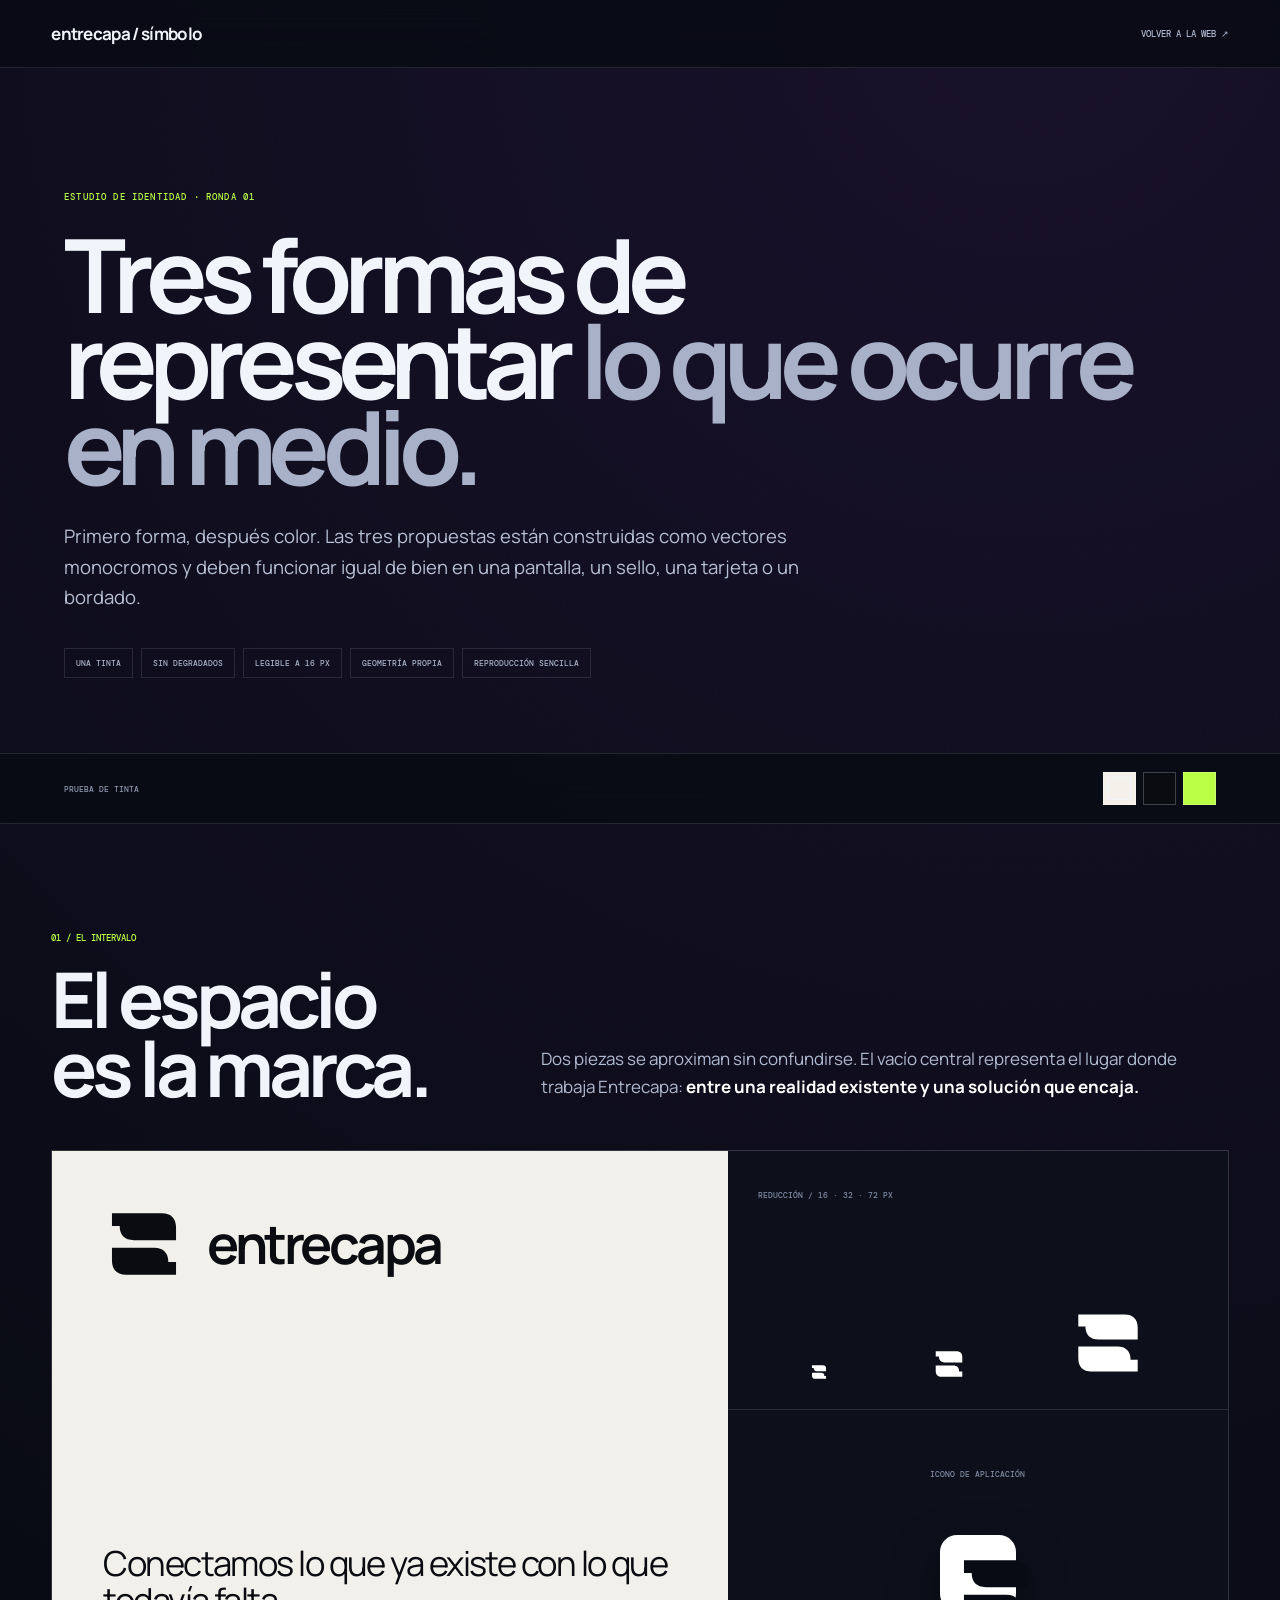
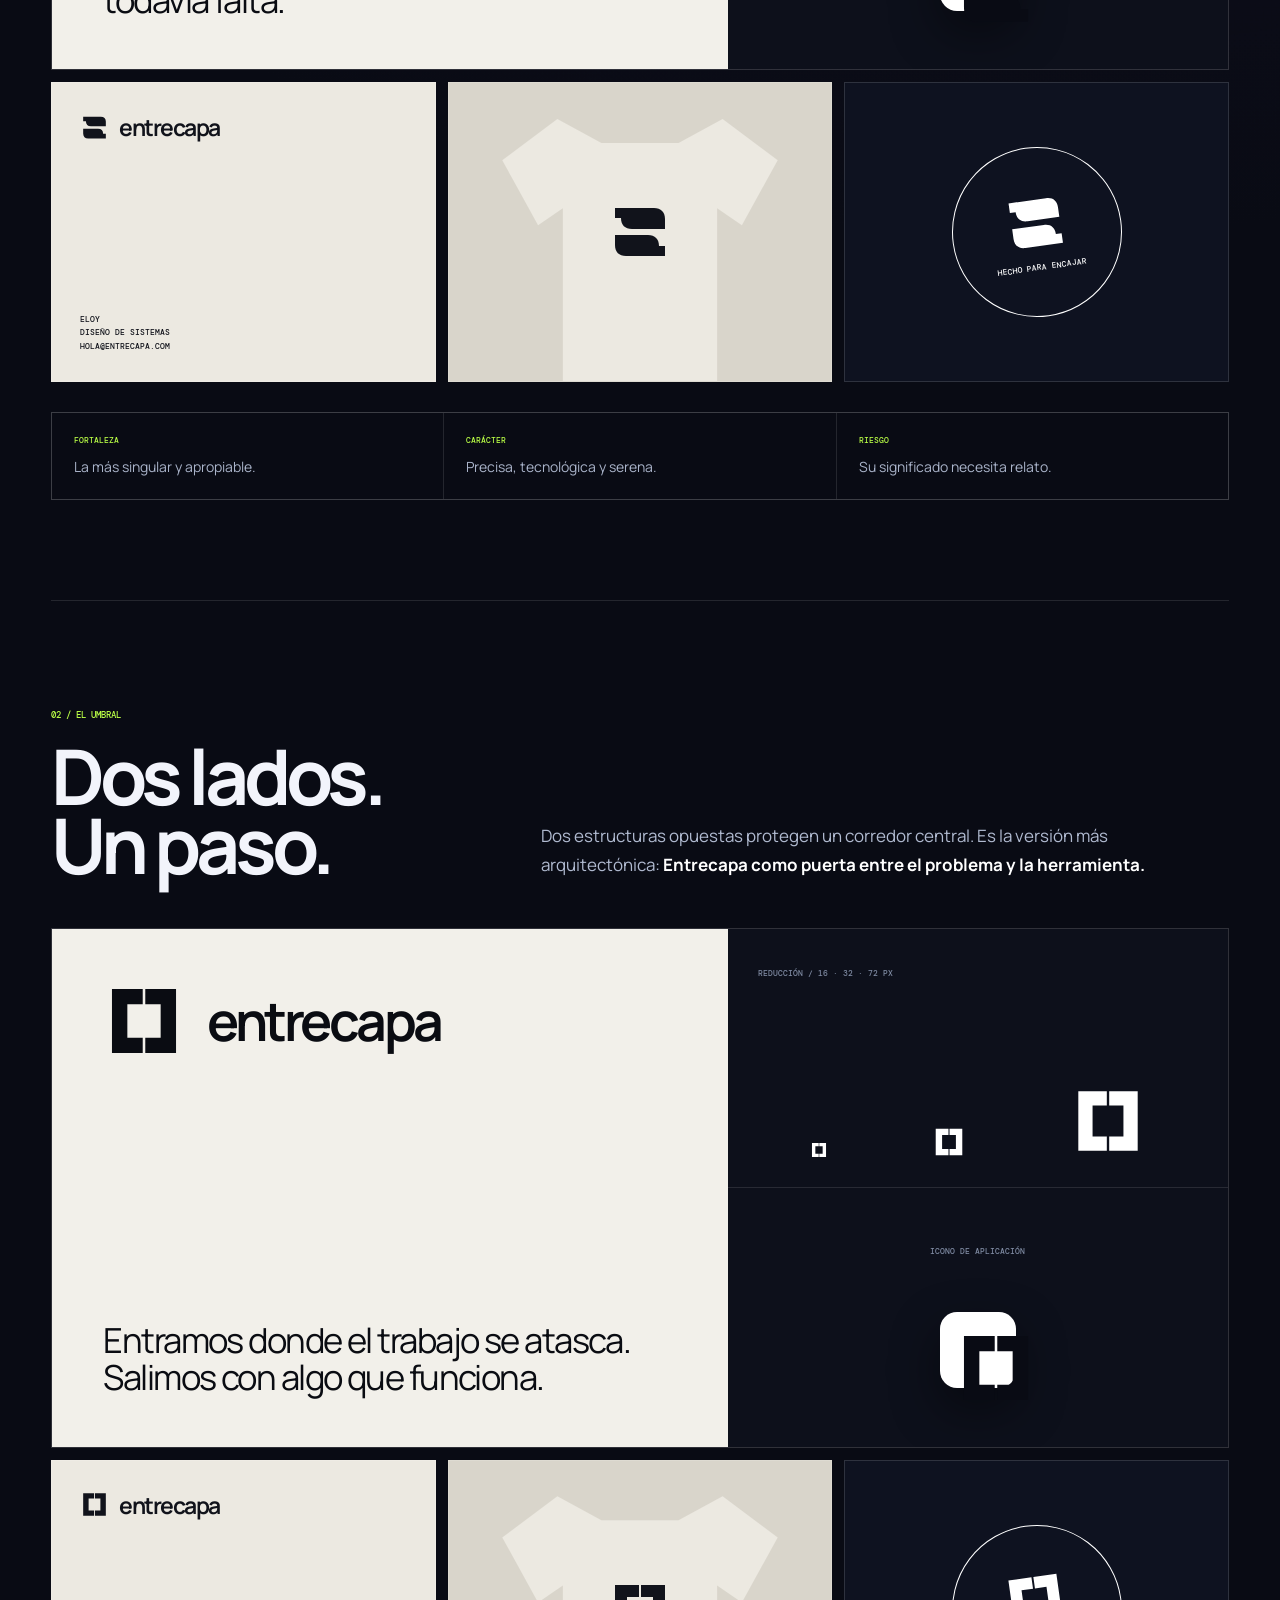
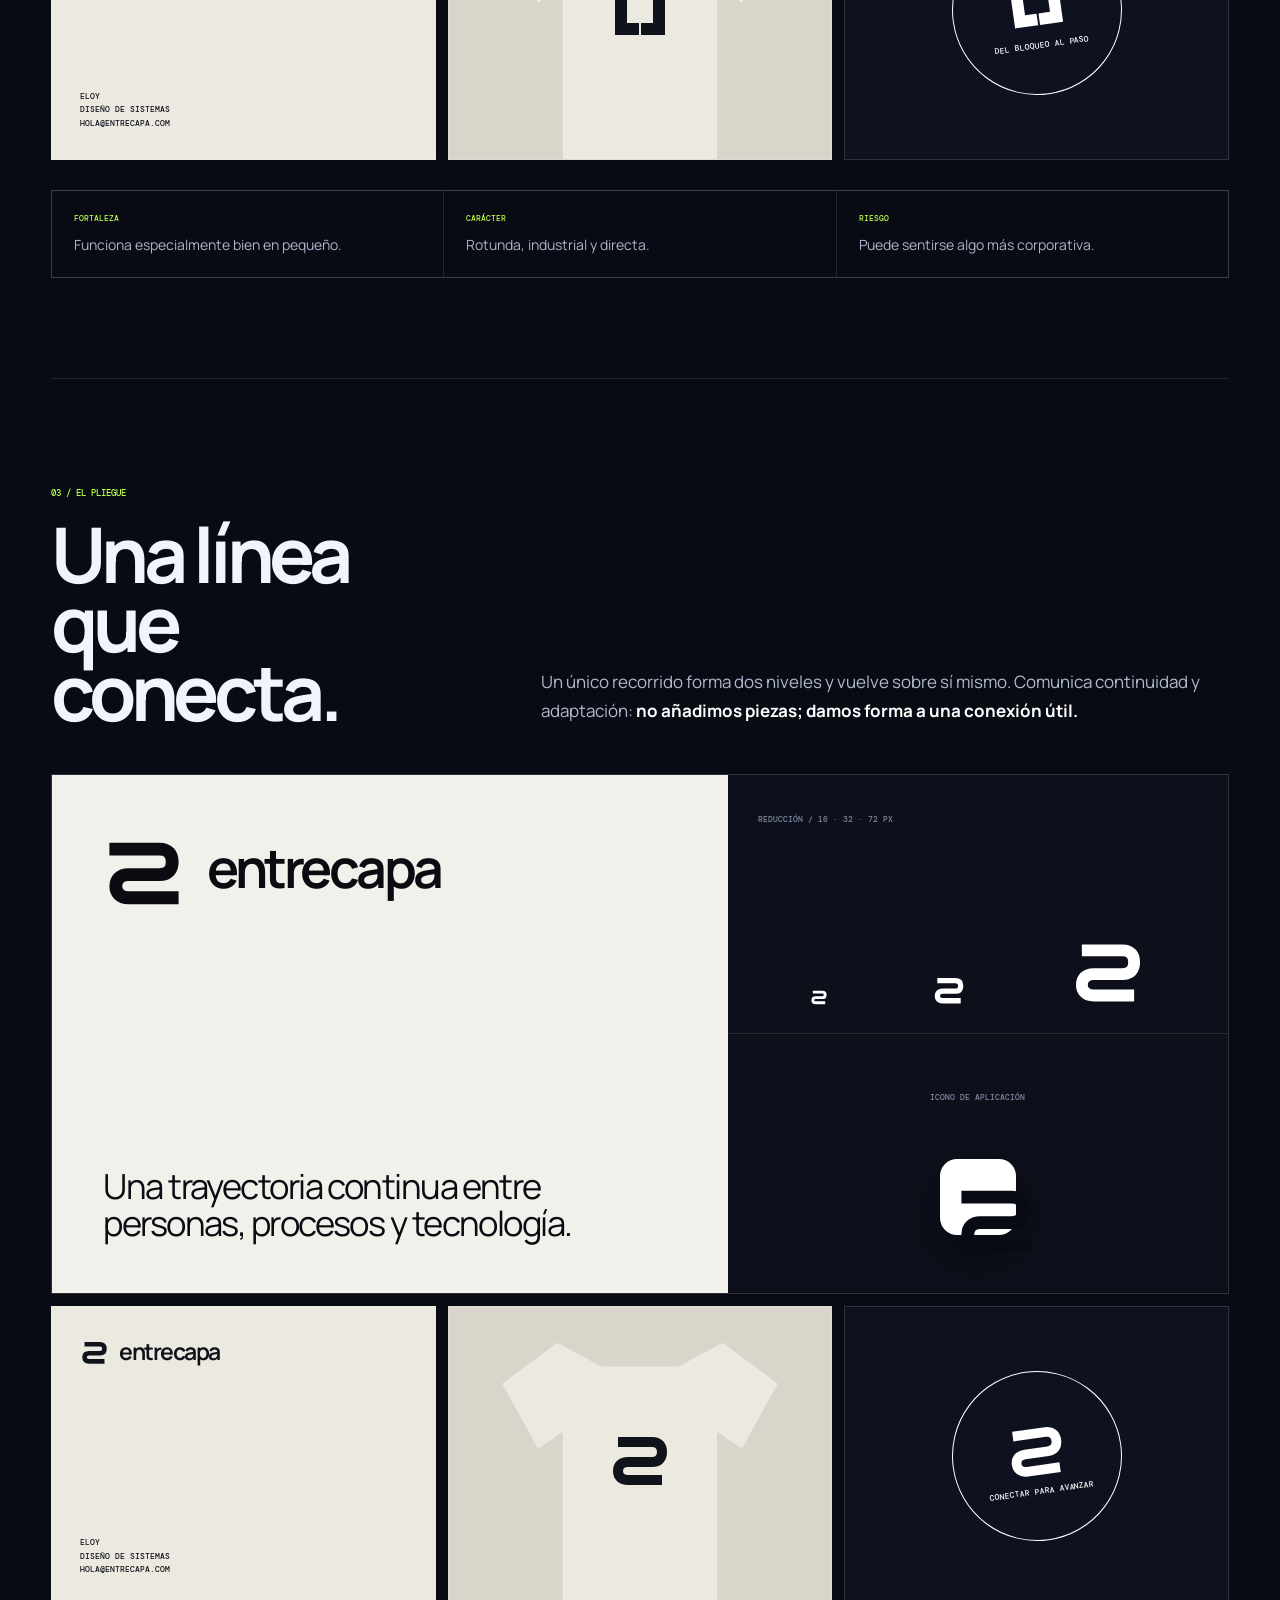
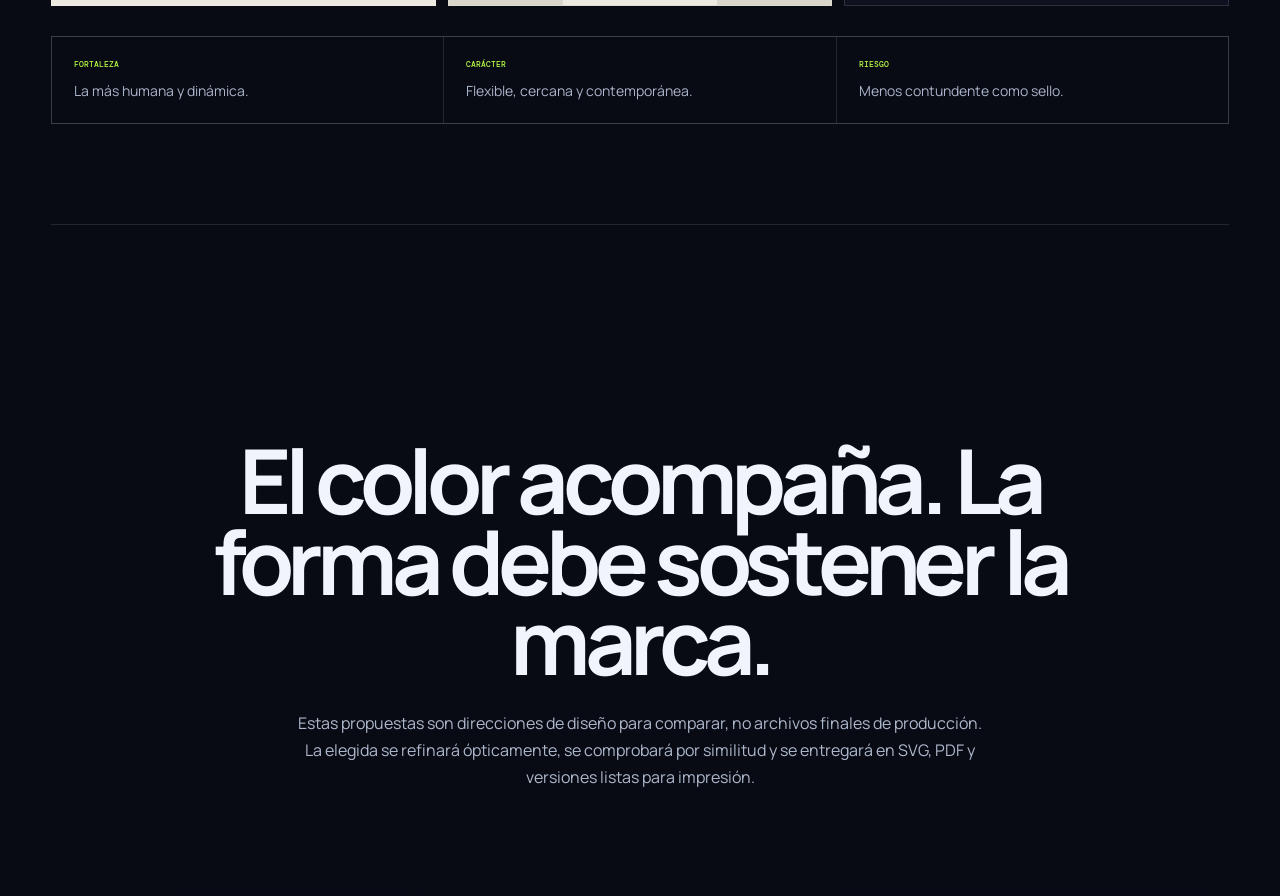
==== logo/index.html @ 857cd0b7 "Add monochrome logo direction study" ====
<!doctype html>
<html lang="es">
<head>
  <meta charset="utf-8">
  <meta name="viewport" content="width=device-width,initial-scale=1">
  <meta name="theme-color" content="#090b14">
  <title>Entrecapa — Estudio de símbolo</title>
  <link rel="preconnect" href="https://fonts.googleapis.com">
  <link rel="preconnect" href="https://fonts.gstatic.com" crossorigin>
  <link href="https://fonts.googleapis.com/css2?family=DM+Mono:wght@400;500&family=Manrope:wght@400;500;600;700&display=swap" rel="stylesheet">
  <style>
    :root{--bg:#090b14;--panel:#101421;--paper:#f2f0ea;--text:#f2f4fb;--muted:#929cb3;--line:#ffffff1c;--acid:#baff46;--pink:#ff4fc8;--ink:#0a0c12;--ease:cubic-bezier(.2,.8,.2,1)}
    *{box-sizing:border-box}html{scroll-behavior:smooth;background:var(--bg)}body{margin:0;background:radial-gradient(circle at 80% 0,#4c26773b,transparent 32%),var(--bg);color:var(--text);font-family:Manrope,system-ui,sans-serif}button,a{font:inherit;color:inherit}svg{display:block}.mono{font-family:"DM Mono",monospace;text-transform:uppercase;letter-spacing:.08em}.nav{height:68px;padding:0 clamp(20px,4vw,64px);border-bottom:1px solid var(--line);display:flex;align-items:center;justify-content:space-between;position:sticky;top:0;z-index:10;background:#090b14dc;backdrop-filter:blur(18px)}.nav strong{font-size:17px;letter-spacing:-.04em}.nav a{text-decoration:none;font:500 9px "DM Mono";text-transform:uppercase;color:#aeb7cd}.hero{padding:clamp(70px,9vw,130px) clamp(20px,5vw,78px) 75px;max-width:1600px;margin:auto}.eyebrow{font:500 9px "DM Mono";letter-spacing:.13em;text-transform:uppercase;color:var(--acid)}h1{font-size:clamp(56px,8vw,120px);line-height:.84;letter-spacing:-.075em;margin:26px 0 32px;max-width:1080px}h1 span{color:#a8b1c8}.intro{font-size:clamp(17px,1.45vw,22px);line-height:1.65;color:#b5bed2;max-width:760px}.principles{display:flex;flex-wrap:wrap;gap:8px;margin-top:35px}.principles span{border:1px solid var(--line);padding:9px 11px;font:500 8px "DM Mono";text-transform:uppercase;color:#aab3c9}.controls{border-block:1px solid var(--line);padding:18px clamp(20px,5vw,78px);display:flex;align-items:center;justify-content:space-between;gap:18px;position:sticky;top:68px;z-index:8;background:#090b14e8;backdrop-filter:blur(16px)}.controls p{margin:0;font:500 8px "DM Mono";text-transform:uppercase;color:#8f99af}.swatches{display:flex;gap:7px}.swatch{width:33px;height:33px;border:1px solid #ffffff38;background:#f4f1ea;cursor:pointer;position:relative}.swatch[data-value="dark"]{background:#0a0c12}.swatch[data-value="acid"]{background:var(--acid)}.swatch[aria-pressed="true"]:after{content:"";position:absolute;inset:4px;border:1px solid currentColor}.lab{padding:0 clamp(20px,4vw,64px) 110px;max-width:1600px;margin:auto}.concept{padding:100px 0;border-bottom:1px solid var(--line)}.concept-head{display:grid;grid-template-columns:.72fr 1.28fr;gap:8vw;align-items:end;margin-bottom:48px}.index{font:500 9px "DM Mono";color:var(--acid);text-transform:uppercase}.concept h2{font-size:clamp(46px,6vw,86px);line-height:.9;letter-spacing:-.065em;margin:18px 0 0}.rationale{font-size:17px;line-height:1.7;color:#b0bad0;max-width:690px;margin:0}.rationale strong{color:#fff}.board{display:grid;grid-template-columns:1.15fr .85fr;border:1px solid #ffffff28;min-height:520px}.primary{background:var(--paper);color:var(--ink);display:flex;flex-direction:column;justify-content:space-between;padding:clamp(28px,4vw,58px);transition:background .3s,color .3s}.identity{display:flex;align-items:center;gap:22px}.mark{width:82px;height:82px;flex:0 0 auto;color:currentColor}.word{font-size:clamp(37px,4.2vw,64px);font-weight:650;letter-spacing:-.065em}.primary blockquote{font-size:clamp(25px,2.7vw,42px);line-height:1.08;letter-spacing:-.045em;margin:70px 0 0;max-width:650px}.specimens{display:grid;grid-template-rows:1fr 1fr;background:#0d101b}.specimen{padding:30px;border-bottom:1px solid var(--line);position:relative;overflow:hidden}.specimen:last-child{border:0}.label{font:500 8px "DM Mono";text-transform:uppercase;color:#7f8ba3}.size-row{display:flex;align-items:end;justify-content:space-around;height:calc(100% - 20px);color:#fff}.size-row .mark:nth-child(1){width:18px;height:18px}.size-row .mark:nth-child(2){width:34px;height:34px}.size-row .mark:nth-child(3){width:76px;height:76px}.favicon{display:grid;place-items:center}.favicon-box{width:76px;height:76px;border-radius:17px;background:#fff;color:#090b14;padding:15px;box-shadow:0 20px 50px #0007}.applications{display:grid;grid-template-columns:repeat(3,1fr);gap:12px;margin-top:12px}.application{min-height:300px;border:1px solid #ffffff22;position:relative;overflow:hidden}.card{background:#ece9e1;color:#11131b;padding:28px;display:flex;flex-direction:column;justify-content:space-between}.card .identity{gap:10px}.card .mark{width:29px;height:29px}.card .word{font-size:23px}.card small{font:500 8px/1.7 "DM Mono";text-transform:uppercase}.shirt{background:#d9d5cb;display:grid;place-items:center;color:#11131b}.shirt:before{content:"";position:absolute;width:72%;height:115%;top:12%;background:#ece9e1;clip-path:polygon(20% 0,36% 7%,64% 7%,80% 0,100% 12%,87% 31%,78% 26%,78% 100%,22% 100%,22% 26%,13% 31%,0 12%)}.shirt .mark{position:relative;z-index:1;width:64px;height:64px}.stamp{background:#0e1220;display:grid;place-items:center;color:#fff}.stamp-lockup{border:1px solid currentColor;border-radius:50%;width:170px;height:170px;display:grid;place-items:center;text-align:center;transform:rotate(-8deg)}.stamp-lockup .mark{width:62px;height:62px;margin:auto}.stamp-lockup span{display:block;font:500 8px "DM Mono";text-transform:uppercase;margin-top:8px}.verdict{margin-top:30px;display:grid;grid-template-columns:repeat(3,1fr);gap:1px;background:var(--line);border:1px solid var(--line)}.metric{background:var(--bg);padding:22px}.metric b{display:block;font:500 8px "DM Mono";text-transform:uppercase;color:var(--acid);margin-bottom:10px}.metric span{font-size:14px;color:#aab4ca}.final-note{padding:105px clamp(20px,5vw,78px);text-align:center}.final-note h2{font-size:clamp(48px,7vw,94px);line-height:.9;letter-spacing:-.07em;margin:0 auto 28px;max-width:900px}.final-note p{color:#aeb8cc;line-height:1.7;max-width:700px;margin:auto}.dark .primary{background:#090b14;color:#fff}.acid .primary{background:var(--acid);color:#0a0c12}.dark .favicon-box{background:#090b14;color:#fff}.acid .favicon-box{background:var(--acid);color:#090b14}
    @media(max-width:850px){.concept-head{grid-template-columns:1fr;gap:25px}.board{grid-template-columns:1fr}.primary{min-height:420px}.specimens{grid-template-columns:1fr 1fr;grid-template-rows:auto}.specimen{min-height:190px;border-bottom:0;border-right:1px solid var(--line)}.applications{grid-template-columns:1fr 1fr}.applications .application:last-child{grid-column:1/-1}.verdict{grid-template-columns:1fr}}
    @media(max-width:520px){.nav{height:62px}.controls{top:62px}.hero{padding-top:65px}.controls p{display:none}.concept{padding:72px 0}.concept h2{font-size:50px}.rationale{font-size:15px}.board{min-height:0}.primary{min-height:360px;padding:27px 23px}.identity{gap:13px}.identity .mark{width:55px;height:55px}.word{font-size:38px}.primary blockquote{font-size:28px;margin-top:65px}.specimens{grid-template-columns:1fr}.specimen{border-right:0;border-bottom:1px solid var(--line)}.applications{grid-template-columns:1fr}.applications .application:last-child{grid-column:auto}.application{min-height:265px}}
    @media(prefers-reduced-motion:reduce){html{scroll-behavior:auto}}
  </style>
</head>
<body>
  <nav class="nav"><strong>entrecapa / símbolo</strong><a href="../">Volver a la web ↗</a></nav>
  <header class="hero"><span class="eyebrow">Estudio de identidad · Ronda 01</span><h1>Tres formas de representar <span>lo que ocurre en medio.</span></h1><p class="intro">Primero forma, después color. Las tres propuestas están construidas como vectores monocromos y deben funcionar igual de bien en una pantalla, un sello, una tarjeta o un bordado.</p><div class="principles"><span>Una tinta</span><span>Sin degradados</span><span>Legible a 16 px</span><span>Geometría propia</span><span>Reproducción sencilla</span></div></header>
  <div class="controls"><p>Prueba de tinta</p><div class="swatches"><button class="swatch" data-value="light" aria-label="Fondo claro" aria-pressed="true"></button><button class="swatch" data-value="dark" aria-label="Fondo oscuro" aria-pressed="false"></button><button class="swatch" data-value="acid" aria-label="Tinta de acento" aria-pressed="false"></button></div></div>
  <main class="lab" id="lab">
    <section class="concept"><div class="concept-head"><div><span class="index">01 / EL INTERVALO</span><h2>El espacio es la marca.</h2></div><p class="rationale">Dos piezas se aproximan sin confundirse. El vacío central representa el lugar donde trabaja Entrecapa: <strong>entre una realidad existente y una solución que encaja.</strong></p></div><div class="board"><div class="primary"><div class="identity"><svg class="mark" viewBox="0 0 64 64" aria-label="Símbolo El intervalo"><path fill="currentColor" d="M7 8h39c7 0 11 4 11 11v10H24c-7 0-11-4-11-11H7V8Zm50 48H18C11 56 7 52 7 45V35h33c7 0 11 4 11 11h6v10Z"/></svg><span class="word">entrecapa</span></div><blockquote>Conectamos lo que ya existe con lo que todavía falta.</blockquote></div><div class="specimens"><div class="specimen"><span class="label">Reducción / 16 · 32 · 72 px</span><div class="size-row"><svg class="mark" viewBox="0 0 64 64"><path fill="currentColor" d="M7 8h39c7 0 11 4 11 11v10H24c-7 0-11-4-11-11H7V8Zm50 48H18C11 56 7 52 7 45V35h33c7 0 11 4 11 11h6v10Z"/></svg><svg class="mark" viewBox="0 0 64 64"><path fill="currentColor" d="M7 8h39c7 0 11 4 11 11v10H24c-7 0-11-4-11-11H7V8Zm50 48H18C11 56 7 52 7 45V35h33c7 0 11 4 11 11h6v10Z"/></svg><svg class="mark" viewBox="0 0 64 64"><path fill="currentColor" d="M7 8h39c7 0 11 4 11 11v10H24c-7 0-11-4-11-11H7V8Zm50 48H18C11 56 7 52 7 45V35h33c7 0 11 4 11 11h6v10Z"/></svg></div></div><div class="specimen favicon"><span class="label">Icono de aplicación</span><div class="favicon-box"><svg class="mark" viewBox="0 0 64 64"><path fill="currentColor" d="M7 8h39c7 0 11 4 11 11v10H24c-7 0-11-4-11-11H7V8Zm50 48H18C11 56 7 52 7 45V35h33c7 0 11 4 11 11h6v10Z"/></svg></div></div></div></div><div class="applications"><div class="application card"><div class="identity"><svg class="mark" viewBox="0 0 64 64"><path fill="currentColor" d="M7 8h39c7 0 11 4 11 11v10H24c-7 0-11-4-11-11H7V8Zm50 48H18C11 56 7 52 7 45V35h33c7 0 11 4 11 11h6v10Z"/></svg><span class="word">entrecapa</span></div><small>Eloy<br>Diseño de sistemas<br>hola@entrecapa.com</small></div><div class="application shirt"><svg class="mark" viewBox="0 0 64 64"><path fill="currentColor" d="M7 8h39c7 0 11 4 11 11v10H24c-7 0-11-4-11-11H7V8Zm50 48H18C11 56 7 52 7 45V35h33c7 0 11 4 11 11h6v10Z"/></svg></div><div class="application stamp"><div class="stamp-lockup"><div><svg class="mark" viewBox="0 0 64 64"><path fill="currentColor" d="M7 8h39c7 0 11 4 11 11v10H24c-7 0-11-4-11-11H7V8Zm50 48H18C11 56 7 52 7 45V35h33c7 0 11 4 11 11h6v10Z"/></svg><span>Hecho para encajar</span></div></div></div></div><div class="verdict"><div class="metric"><b>Fortaleza</b><span>La más singular y apropiable.</span></div><div class="metric"><b>Carácter</b><span>Precisa, tecnológica y serena.</span></div><div class="metric"><b>Riesgo</b><span>Su significado necesita relato.</span></div></div></section>
    <section class="concept"><div class="concept-head"><div><span class="index">02 / EL UMBRAL</span><h2>Dos lados. Un paso.</h2></div><p class="rationale">Dos estructuras opuestas protegen un corredor central. Es la versión más arquitectónica: <strong>Entrecapa como puerta entre el problema y la herramienta.</strong></p></div><div class="board"><div class="primary"><div class="identity"><svg class="mark" viewBox="0 0 64 64" aria-label="Símbolo El umbral"><path fill="currentColor" d="M7 7h24v12H19v26h12v12H7V7Zm50 0v50H33V45h12V19H33V7h24Z"/></svg><span class="word">entrecapa</span></div><blockquote>Entramos donde el trabajo se atasca. Salimos con algo que funciona.</blockquote></div><div class="specimens"><div class="specimen"><span class="label">Reducción / 16 · 32 · 72 px</span><div class="size-row"><svg class="mark" viewBox="0 0 64 64"><path fill="currentColor" d="M7 7h24v12H19v26h12v12H7V7Zm50 0v50H33V45h12V19H33V7h24Z"/></svg><svg class="mark" viewBox="0 0 64 64"><path fill="currentColor" d="M7 7h24v12H19v26h12v12H7V7Zm50 0v50H33V45h12V19H33V7h24Z"/></svg><svg class="mark" viewBox="0 0 64 64"><path fill="currentColor" d="M7 7h24v12H19v26h12v12H7V7Zm50 0v50H33V45h12V19H33V7h24Z"/></svg></div></div><div class="specimen favicon"><span class="label">Icono de aplicación</span><div class="favicon-box"><svg class="mark" viewBox="0 0 64 64"><path fill="currentColor" d="M7 7h24v12H19v26h12v12H7V7Zm50 0v50H33V45h12V19H33V7h24Z"/></svg></div></div></div></div><div class="applications"><div class="application card"><div class="identity"><svg class="mark" viewBox="0 0 64 64"><path fill="currentColor" d="M7 7h24v12H19v26h12v12H7V7Zm50 0v50H33V45h12V19H33V7h24Z"/></svg><span class="word">entrecapa</span></div><small>Eloy<br>Diseño de sistemas<br>hola@entrecapa.com</small></div><div class="application shirt"><svg class="mark" viewBox="0 0 64 64"><path fill="currentColor" d="M7 7h24v12H19v26h12v12H7V7Zm50 0v50H33V45h12V19H33V7h24Z"/></svg></div><div class="application stamp"><div class="stamp-lockup"><div><svg class="mark" viewBox="0 0 64 64"><path fill="currentColor" d="M7 7h24v12H19v26h12v12H7V7Zm50 0v50H33V45h12V19H33V7h24Z"/></svg><span>Del bloqueo al paso</span></div></div></div></div><div class="verdict"><div class="metric"><b>Fortaleza</b><span>Funciona especialmente bien en pequeño.</span></div><div class="metric"><b>Carácter</b><span>Rotunda, industrial y directa.</span></div><div class="metric"><b>Riesgo</b><span>Puede sentirse algo más corporativa.</span></div></div></section>
    <section class="concept"><div class="concept-head"><div><span class="index">03 / EL PLIEGUE</span><h2>Una línea que conecta.</h2></div><p class="rationale">Un único recorrido forma dos niveles y vuelve sobre sí mismo. Comunica continuidad y adaptación: <strong>no añadimos piezas; damos forma a una conexión útil.</strong></p></div><div class="board"><div class="primary"><div class="identity"><svg class="mark" viewBox="0 0 64 64" aria-label="Símbolo El pliegue"><path fill="none" stroke="currentColor" stroke-width="10" stroke-linecap="square" stroke-linejoin="round" d="M10 18h34c7 0 10 4 10 10s-3 10-10 10H20c-7 0-10 4-10 9s3 9 10 9h34"/></svg><span class="word">entrecapa</span></div><blockquote>Una trayectoria continua entre personas, procesos y tecnología.</blockquote></div><div class="specimens"><div class="specimen"><span class="label">Reducción / 16 · 32 · 72 px</span><div class="size-row"><svg class="mark" viewBox="0 0 64 64"><path fill="none" stroke="currentColor" stroke-width="10" d="M10 18h34c7 0 10 4 10 10s-3 10-10 10H20c-7 0-10 4-10 9s3 9 10 9h34"/></svg><svg class="mark" viewBox="0 0 64 64"><path fill="none" stroke="currentColor" stroke-width="10" d="M10 18h34c7 0 10 4 10 10s-3 10-10 10H20c-7 0-10 4-10 9s3 9 10 9h34"/></svg><svg class="mark" viewBox="0 0 64 64"><path fill="none" stroke="currentColor" stroke-width="10" d="M10 18h34c7 0 10 4 10 10s-3 10-10 10H20c-7 0-10 4-10 9s3 9 10 9h34"/></svg></div></div><div class="specimen favicon"><span class="label">Icono de aplicación</span><div class="favicon-box"><svg class="mark" viewBox="0 0 64 64"><path fill="none" stroke="currentColor" stroke-width="10" stroke-linecap="square" stroke-linejoin="round" d="M10 18h34c7 0 10 4 10 10s-3 10-10 10H20c-7 0-10 4-10 9s3 9 10 9h34"/></svg></div></div></div></div><div class="applications"><div class="application card"><div class="identity"><svg class="mark" viewBox="0 0 64 64"><path fill="none" stroke="currentColor" stroke-width="10" d="M10 18h34c7 0 10 4 10 10s-3 10-10 10H20c-7 0-10 4-10 9s3 9 10 9h34"/></svg><span class="word">entrecapa</span></div><small>Eloy<br>Diseño de sistemas<br>hola@entrecapa.com</small></div><div class="application shirt"><svg class="mark" viewBox="0 0 64 64"><path fill="none" stroke="currentColor" stroke-width="10" d="M10 18h34c7 0 10 4 10 10s-3 10-10 10H20c-7 0-10 4-10 9s3 9 10 9h34"/></svg></div><div class="application stamp"><div class="stamp-lockup"><div><svg class="mark" viewBox="0 0 64 64"><path fill="none" stroke="currentColor" stroke-width="10" d="M10 18h34c7 0 10 4 10 10s-3 10-10 10H20c-7 0-10 4-10 9s3 9 10 9h34"/></svg><span>Conectar para avanzar</span></div></div></div></div><div class="verdict"><div class="metric"><b>Fortaleza</b><span>La más humana y dinámica.</span></div><div class="metric"><b>Carácter</b><span>Flexible, cercana y contemporánea.</span></div><div class="metric"><b>Riesgo</b><span>Menos contundente como sello.</span></div></div></section>
  </main>
  <footer class="final-note"><h2>El color acompaña. La forma debe sostener la marca.</h2><p>Estas propuestas son direcciones de diseño para comparar, no archivos finales de producción. La elegida se refinará ópticamente, se comprobará por similitud y se entregará en SVG, PDF y versiones listas para impresión.</p></footer>
  <script>
    const lab=document.getElementById('lab');
    document.querySelectorAll('.swatch').forEach(button=>button.addEventListener('click',()=>{
      document.querySelectorAll('.swatch').forEach(item=>item.setAttribute('aria-pressed','false'));
      button.setAttribute('aria-pressed','true');
      lab.classList.remove('dark','acid');
      if(button.dataset.value!=='light')lab.classList.add(button.dataset.value);
    }));
  </script>
</body>
</html>
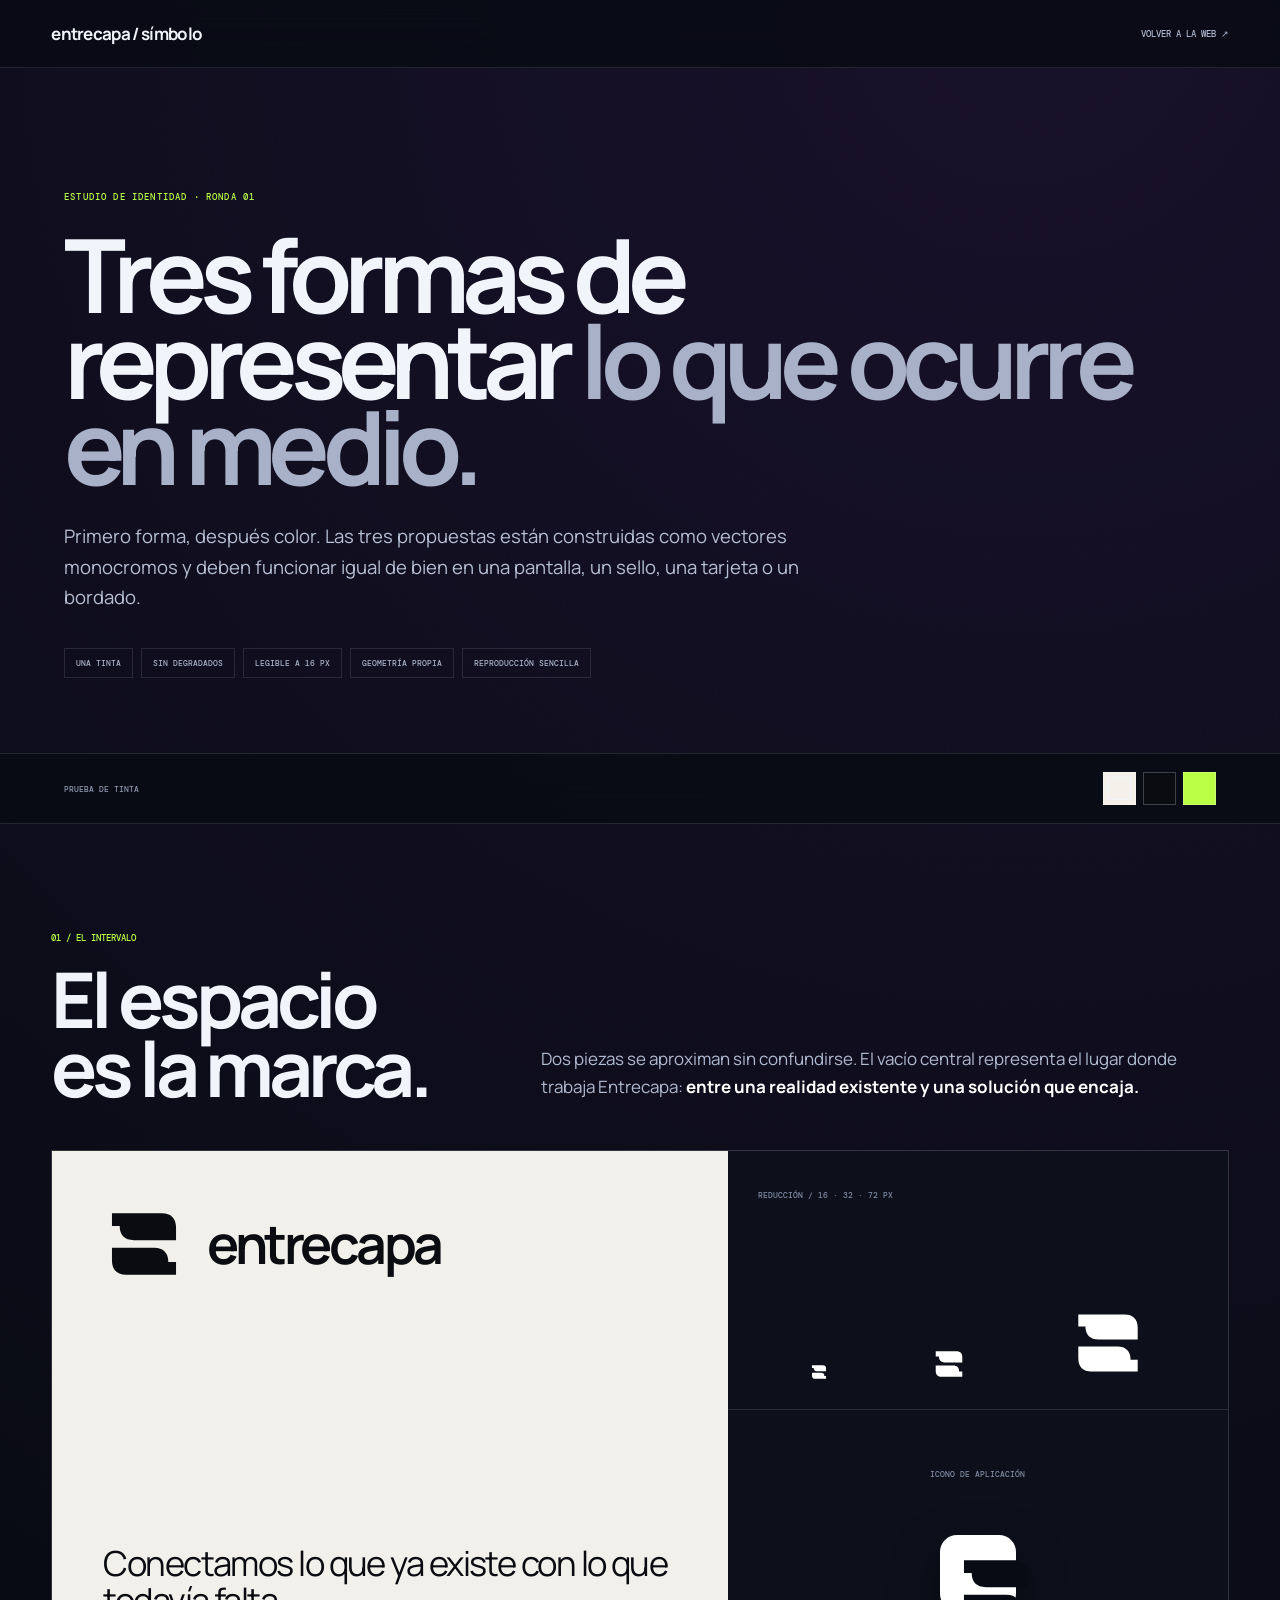
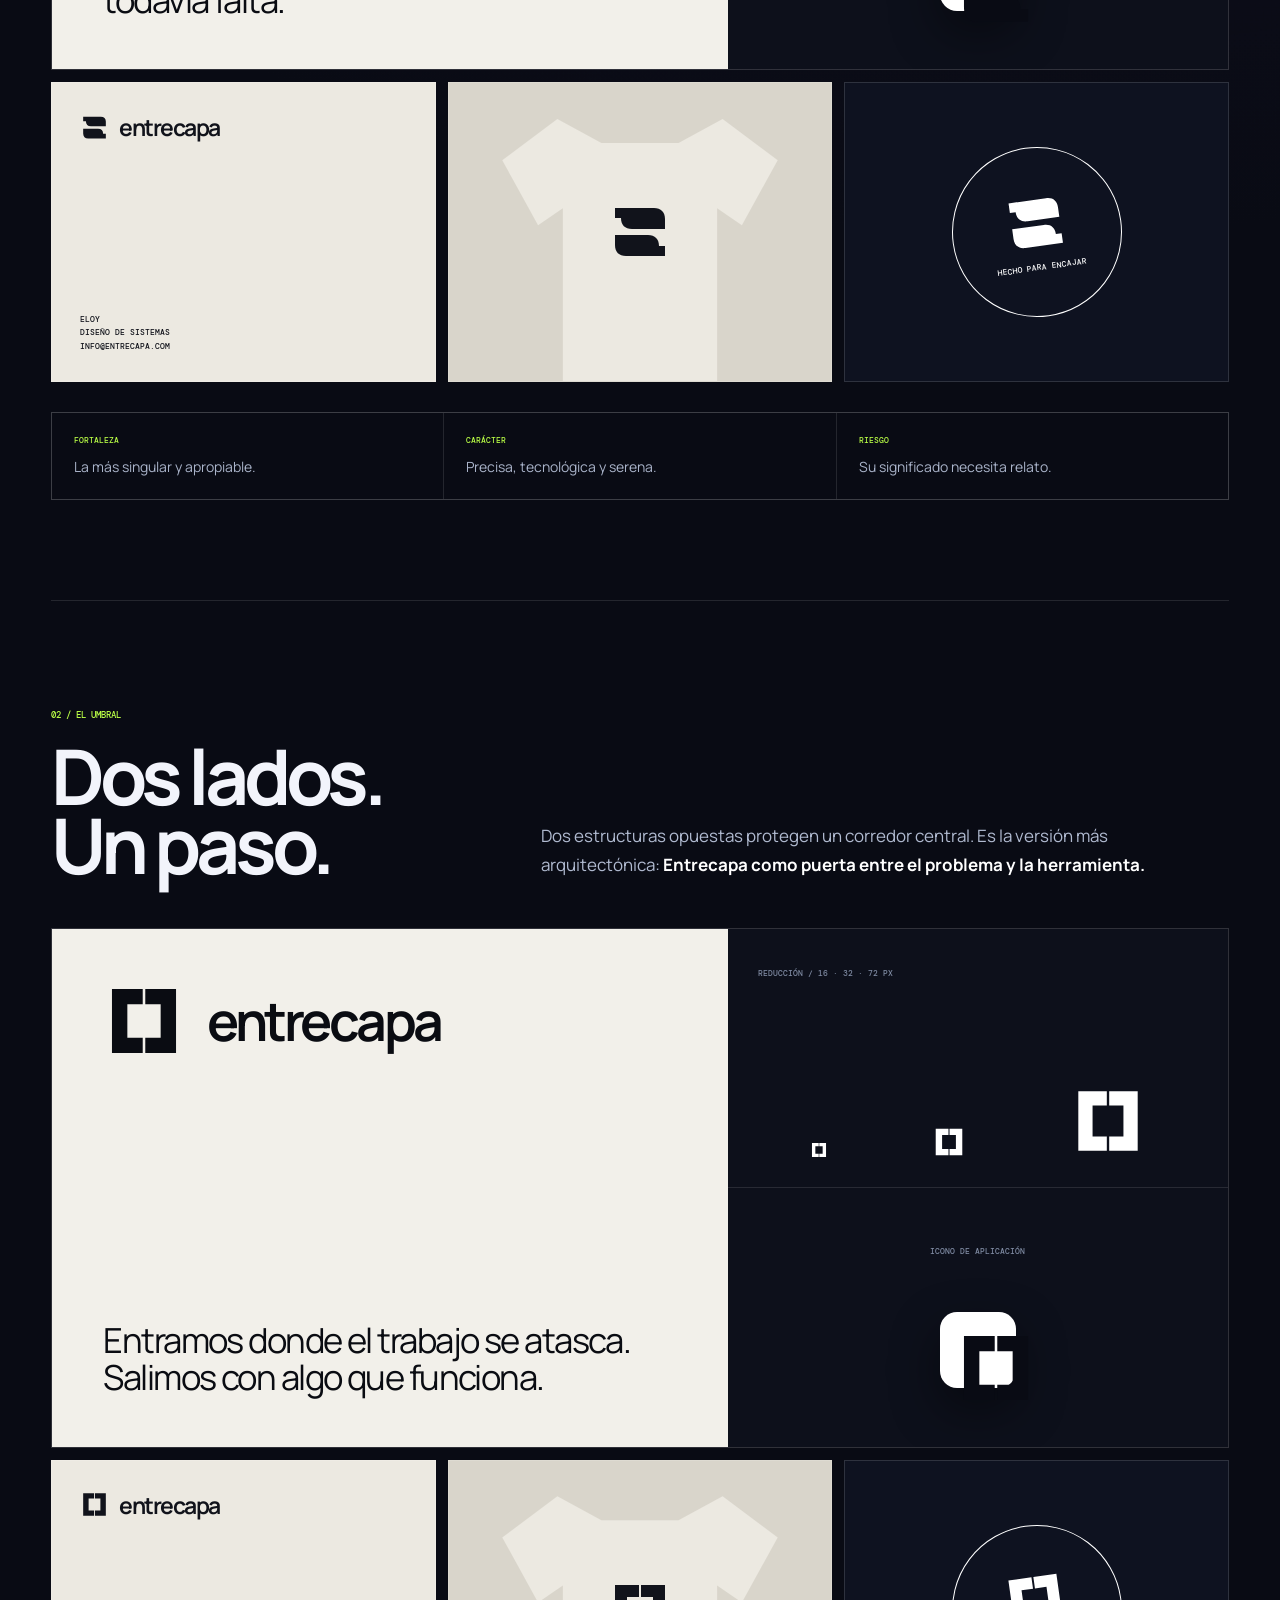
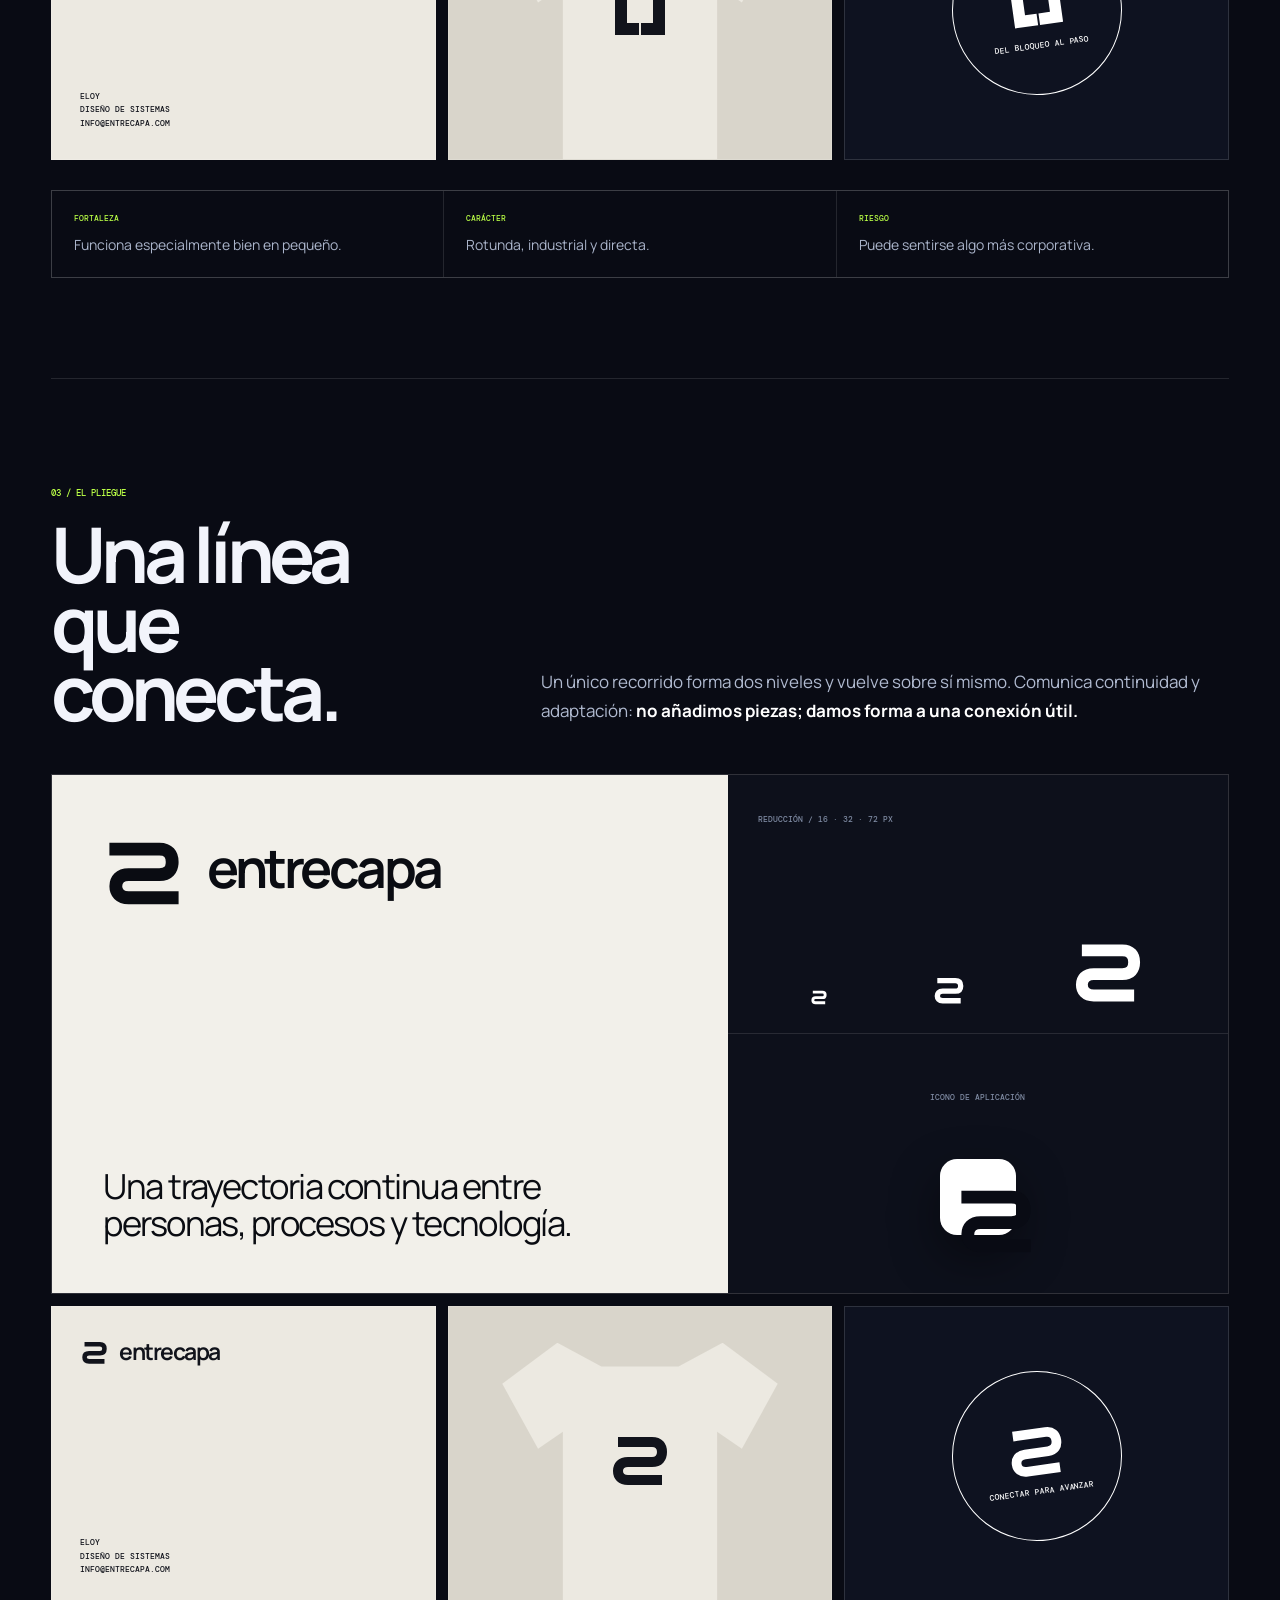
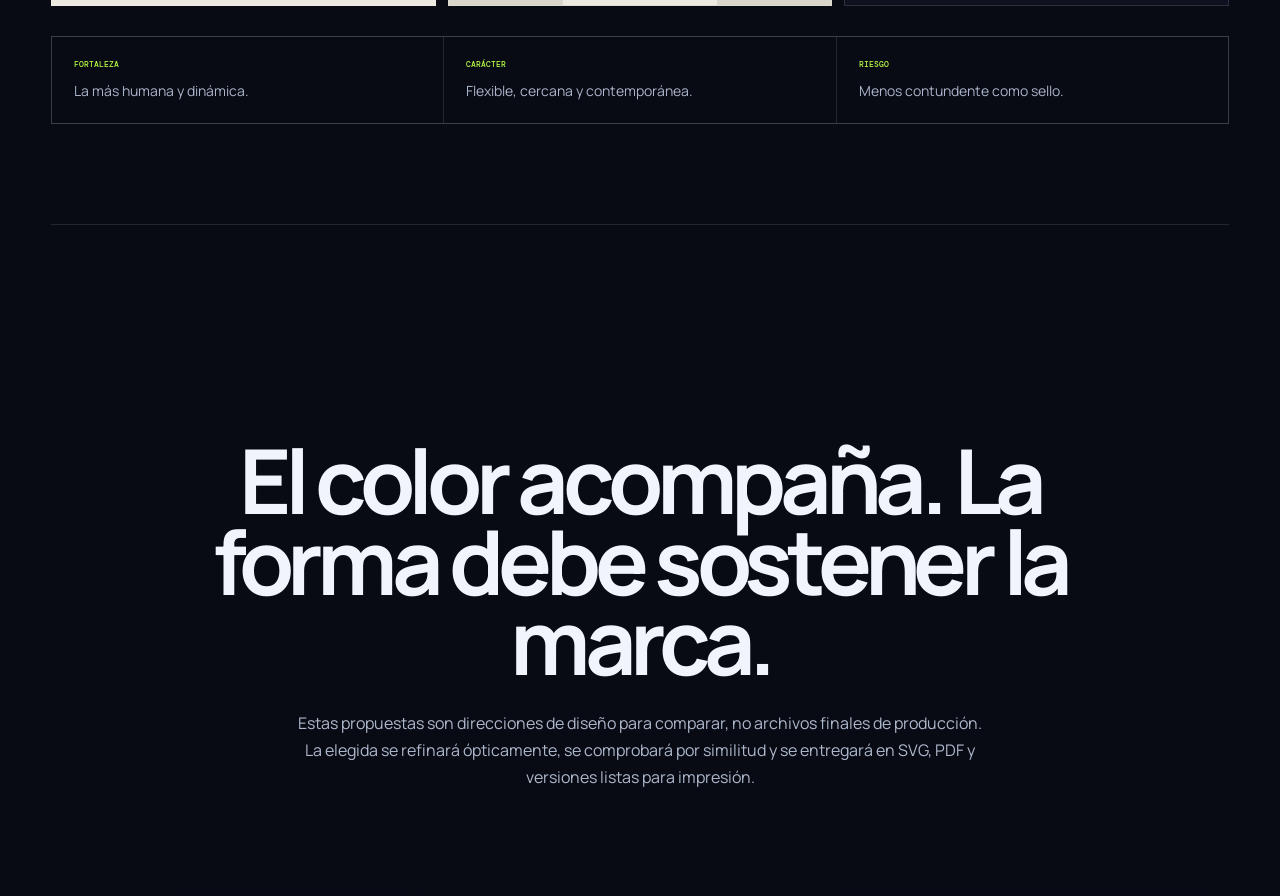
==== commit 8e019eac: "Route website contact to info alias" ====
--- a/logo/index.html
+++ b/logo/index.html
@@ -21,9 +21,9 @@
   <header class="hero"><span class="eyebrow">Estudio de identidad · Ronda 01</span><h1>Tres formas de representar <span>lo que ocurre en medio.</span></h1><p class="intro">Primero forma, después color. Las tres propuestas están construidas como vectores monocromos y deben funcionar igual de bien en una pantalla, un sello, una tarjeta o un bordado.</p><div class="principles"><span>Una tinta</span><span>Sin degradados</span><span>Legible a 16 px</span><span>Geometría propia</span><span>Reproducción sencilla</span></div></header>
   <div class="controls"><p>Prueba de tinta</p><div class="swatches"><button class="swatch" data-value="light" aria-label="Fondo claro" aria-pressed="true"></button><button class="swatch" data-value="dark" aria-label="Fondo oscuro" aria-pressed="false"></button><button class="swatch" data-value="acid" aria-label="Tinta de acento" aria-pressed="false"></button></div></div>
   <main class="lab" id="lab">
-    <section class="concept"><div class="concept-head"><div><span class="index">01 / EL INTERVALO</span><h2>El espacio es la marca.</h2></div><p class="rationale">Dos piezas se aproximan sin confundirse. El vacío central representa el lugar donde trabaja Entrecapa: <strong>entre una realidad existente y una solución que encaja.</strong></p></div><div class="board"><div class="primary"><div class="identity"><svg class="mark" viewBox="0 0 64 64" aria-label="Símbolo El intervalo"><path fill="currentColor" d="M7 8h39c7 0 11 4 11 11v10H24c-7 0-11-4-11-11H7V8Zm50 48H18C11 56 7 52 7 45V35h33c7 0 11 4 11 11h6v10Z"/></svg><span class="word">entrecapa</span></div><blockquote>Conectamos lo que ya existe con lo que todavía falta.</blockquote></div><div class="specimens"><div class="specimen"><span class="label">Reducción / 16 · 32 · 72 px</span><div class="size-row"><svg class="mark" viewBox="0 0 64 64"><path fill="currentColor" d="M7 8h39c7 0 11 4 11 11v10H24c-7 0-11-4-11-11H7V8Zm50 48H18C11 56 7 52 7 45V35h33c7 0 11 4 11 11h6v10Z"/></svg><svg class="mark" viewBox="0 0 64 64"><path fill="currentColor" d="M7 8h39c7 0 11 4 11 11v10H24c-7 0-11-4-11-11H7V8Zm50 48H18C11 56 7 52 7 45V35h33c7 0 11 4 11 11h6v10Z"/></svg><svg class="mark" viewBox="0 0 64 64"><path fill="currentColor" d="M7 8h39c7 0 11 4 11 11v10H24c-7 0-11-4-11-11H7V8Zm50 48H18C11 56 7 52 7 45V35h33c7 0 11 4 11 11h6v10Z"/></svg></div></div><div class="specimen favicon"><span class="label">Icono de aplicación</span><div class="favicon-box"><svg class="mark" viewBox="0 0 64 64"><path fill="currentColor" d="M7 8h39c7 0 11 4 11 11v10H24c-7 0-11-4-11-11H7V8Zm50 48H18C11 56 7 52 7 45V35h33c7 0 11 4 11 11h6v10Z"/></svg></div></div></div></div><div class="applications"><div class="application card"><div class="identity"><svg class="mark" viewBox="0 0 64 64"><path fill="currentColor" d="M7 8h39c7 0 11 4 11 11v10H24c-7 0-11-4-11-11H7V8Zm50 48H18C11 56 7 52 7 45V35h33c7 0 11 4 11 11h6v10Z"/></svg><span class="word">entrecapa</span></div><small>Eloy<br>Diseño de sistemas<br>hola@entrecapa.com</small></div><div class="application shirt"><svg class="mark" viewBox="0 0 64 64"><path fill="currentColor" d="M7 8h39c7 0 11 4 11 11v10H24c-7 0-11-4-11-11H7V8Zm50 48H18C11 56 7 52 7 45V35h33c7 0 11 4 11 11h6v10Z"/></svg></div><div class="application stamp"><div class="stamp-lockup"><div><svg class="mark" viewBox="0 0 64 64"><path fill="currentColor" d="M7 8h39c7 0 11 4 11 11v10H24c-7 0-11-4-11-11H7V8Zm50 48H18C11 56 7 52 7 45V35h33c7 0 11 4 11 11h6v10Z"/></svg><span>Hecho para encajar</span></div></div></div></div><div class="verdict"><div class="metric"><b>Fortaleza</b><span>La más singular y apropiable.</span></div><div class="metric"><b>Carácter</b><span>Precisa, tecnológica y serena.</span></div><div class="metric"><b>Riesgo</b><span>Su significado necesita relato.</span></div></div></section>
-    <section class="concept"><div class="concept-head"><div><span class="index">02 / EL UMBRAL</span><h2>Dos lados. Un paso.</h2></div><p class="rationale">Dos estructuras opuestas protegen un corredor central. Es la versión más arquitectónica: <strong>Entrecapa como puerta entre el problema y la herramienta.</strong></p></div><div class="board"><div class="primary"><div class="identity"><svg class="mark" viewBox="0 0 64 64" aria-label="Símbolo El umbral"><path fill="currentColor" d="M7 7h24v12H19v26h12v12H7V7Zm50 0v50H33V45h12V19H33V7h24Z"/></svg><span class="word">entrecapa</span></div><blockquote>Entramos donde el trabajo se atasca. Salimos con algo que funciona.</blockquote></div><div class="specimens"><div class="specimen"><span class="label">Reducción / 16 · 32 · 72 px</span><div class="size-row"><svg class="mark" viewBox="0 0 64 64"><path fill="currentColor" d="M7 7h24v12H19v26h12v12H7V7Zm50 0v50H33V45h12V19H33V7h24Z"/></svg><svg class="mark" viewBox="0 0 64 64"><path fill="currentColor" d="M7 7h24v12H19v26h12v12H7V7Zm50 0v50H33V45h12V19H33V7h24Z"/></svg><svg class="mark" viewBox="0 0 64 64"><path fill="currentColor" d="M7 7h24v12H19v26h12v12H7V7Zm50 0v50H33V45h12V19H33V7h24Z"/></svg></div></div><div class="specimen favicon"><span class="label">Icono de aplicación</span><div class="favicon-box"><svg class="mark" viewBox="0 0 64 64"><path fill="currentColor" d="M7 7h24v12H19v26h12v12H7V7Zm50 0v50H33V45h12V19H33V7h24Z"/></svg></div></div></div></div><div class="applications"><div class="application card"><div class="identity"><svg class="mark" viewBox="0 0 64 64"><path fill="currentColor" d="M7 7h24v12H19v26h12v12H7V7Zm50 0v50H33V45h12V19H33V7h24Z"/></svg><span class="word">entrecapa</span></div><small>Eloy<br>Diseño de sistemas<br>hola@entrecapa.com</small></div><div class="application shirt"><svg class="mark" viewBox="0 0 64 64"><path fill="currentColor" d="M7 7h24v12H19v26h12v12H7V7Zm50 0v50H33V45h12V19H33V7h24Z"/></svg></div><div class="application stamp"><div class="stamp-lockup"><div><svg class="mark" viewBox="0 0 64 64"><path fill="currentColor" d="M7 7h24v12H19v26h12v12H7V7Zm50 0v50H33V45h12V19H33V7h24Z"/></svg><span>Del bloqueo al paso</span></div></div></div></div><div class="verdict"><div class="metric"><b>Fortaleza</b><span>Funciona especialmente bien en pequeño.</span></div><div class="metric"><b>Carácter</b><span>Rotunda, industrial y directa.</span></div><div class="metric"><b>Riesgo</b><span>Puede sentirse algo más corporativa.</span></div></div></section>
-    <section class="concept"><div class="concept-head"><div><span class="index">03 / EL PLIEGUE</span><h2>Una línea que conecta.</h2></div><p class="rationale">Un único recorrido forma dos niveles y vuelve sobre sí mismo. Comunica continuidad y adaptación: <strong>no añadimos piezas; damos forma a una conexión útil.</strong></p></div><div class="board"><div class="primary"><div class="identity"><svg class="mark" viewBox="0 0 64 64" aria-label="Símbolo El pliegue"><path fill="none" stroke="currentColor" stroke-width="10" stroke-linecap="square" stroke-linejoin="round" d="M10 18h34c7 0 10 4 10 10s-3 10-10 10H20c-7 0-10 4-10 9s3 9 10 9h34"/></svg><span class="word">entrecapa</span></div><blockquote>Una trayectoria continua entre personas, procesos y tecnología.</blockquote></div><div class="specimens"><div class="specimen"><span class="label">Reducción / 16 · 32 · 72 px</span><div class="size-row"><svg class="mark" viewBox="0 0 64 64"><path fill="none" stroke="currentColor" stroke-width="10" d="M10 18h34c7 0 10 4 10 10s-3 10-10 10H20c-7 0-10 4-10 9s3 9 10 9h34"/></svg><svg class="mark" viewBox="0 0 64 64"><path fill="none" stroke="currentColor" stroke-width="10" d="M10 18h34c7 0 10 4 10 10s-3 10-10 10H20c-7 0-10 4-10 9s3 9 10 9h34"/></svg><svg class="mark" viewBox="0 0 64 64"><path fill="none" stroke="currentColor" stroke-width="10" d="M10 18h34c7 0 10 4 10 10s-3 10-10 10H20c-7 0-10 4-10 9s3 9 10 9h34"/></svg></div></div><div class="specimen favicon"><span class="label">Icono de aplicación</span><div class="favicon-box"><svg class="mark" viewBox="0 0 64 64"><path fill="none" stroke="currentColor" stroke-width="10" stroke-linecap="square" stroke-linejoin="round" d="M10 18h34c7 0 10 4 10 10s-3 10-10 10H20c-7 0-10 4-10 9s3 9 10 9h34"/></svg></div></div></div></div><div class="applications"><div class="application card"><div class="identity"><svg class="mark" viewBox="0 0 64 64"><path fill="none" stroke="currentColor" stroke-width="10" d="M10 18h34c7 0 10 4 10 10s-3 10-10 10H20c-7 0-10 4-10 9s3 9 10 9h34"/></svg><span class="word">entrecapa</span></div><small>Eloy<br>Diseño de sistemas<br>hola@entrecapa.com</small></div><div class="application shirt"><svg class="mark" viewBox="0 0 64 64"><path fill="none" stroke="currentColor" stroke-width="10" d="M10 18h34c7 0 10 4 10 10s-3 10-10 10H20c-7 0-10 4-10 9s3 9 10 9h34"/></svg></div><div class="application stamp"><div class="stamp-lockup"><div><svg class="mark" viewBox="0 0 64 64"><path fill="none" stroke="currentColor" stroke-width="10" d="M10 18h34c7 0 10 4 10 10s-3 10-10 10H20c-7 0-10 4-10 9s3 9 10 9h34"/></svg><span>Conectar para avanzar</span></div></div></div></div><div class="verdict"><div class="metric"><b>Fortaleza</b><span>La más humana y dinámica.</span></div><div class="metric"><b>Carácter</b><span>Flexible, cercana y contemporánea.</span></div><div class="metric"><b>Riesgo</b><span>Menos contundente como sello.</span></div></div></section>
+    <section class="concept"><div class="concept-head"><div><span class="index">01 / EL INTERVALO</span><h2>El espacio es la marca.</h2></div><p class="rationale">Dos piezas se aproximan sin confundirse. El vacío central representa el lugar donde trabaja Entrecapa: <strong>entre una realidad existente y una solución que encaja.</strong></p></div><div class="board"><div class="primary"><div class="identity"><svg class="mark" viewBox="0 0 64 64" aria-label="Símbolo El intervalo"><path fill="currentColor" d="M7 8h39c7 0 11 4 11 11v10H24c-7 0-11-4-11-11H7V8Zm50 48H18C11 56 7 52 7 45V35h33c7 0 11 4 11 11h6v10Z"/></svg><span class="word">entrecapa</span></div><blockquote>Conectamos lo que ya existe con lo que todavía falta.</blockquote></div><div class="specimens"><div class="specimen"><span class="label">Reducción / 16 · 32 · 72 px</span><div class="size-row"><svg class="mark" viewBox="0 0 64 64"><path fill="currentColor" d="M7 8h39c7 0 11 4 11 11v10H24c-7 0-11-4-11-11H7V8Zm50 48H18C11 56 7 52 7 45V35h33c7 0 11 4 11 11h6v10Z"/></svg><svg class="mark" viewBox="0 0 64 64"><path fill="currentColor" d="M7 8h39c7 0 11 4 11 11v10H24c-7 0-11-4-11-11H7V8Zm50 48H18C11 56 7 52 7 45V35h33c7 0 11 4 11 11h6v10Z"/></svg><svg class="mark" viewBox="0 0 64 64"><path fill="currentColor" d="M7 8h39c7 0 11 4 11 11v10H24c-7 0-11-4-11-11H7V8Zm50 48H18C11 56 7 52 7 45V35h33c7 0 11 4 11 11h6v10Z"/></svg></div></div><div class="specimen favicon"><span class="label">Icono de aplicación</span><div class="favicon-box"><svg class="mark" viewBox="0 0 64 64"><path fill="currentColor" d="M7 8h39c7 0 11 4 11 11v10H24c-7 0-11-4-11-11H7V8Zm50 48H18C11 56 7 52 7 45V35h33c7 0 11 4 11 11h6v10Z"/></svg></div></div></div></div><div class="applications"><div class="application card"><div class="identity"><svg class="mark" viewBox="0 0 64 64"><path fill="currentColor" d="M7 8h39c7 0 11 4 11 11v10H24c-7 0-11-4-11-11H7V8Zm50 48H18C11 56 7 52 7 45V35h33c7 0 11 4 11 11h6v10Z"/></svg><span class="word">entrecapa</span></div><small>Eloy<br>Diseño de sistemas<br>info@entrecapa.com</small></div><div class="application shirt"><svg class="mark" viewBox="0 0 64 64"><path fill="currentColor" d="M7 8h39c7 0 11 4 11 11v10H24c-7 0-11-4-11-11H7V8Zm50 48H18C11 56 7 52 7 45V35h33c7 0 11 4 11 11h6v10Z"/></svg></div><div class="application stamp"><div class="stamp-lockup"><div><svg class="mark" viewBox="0 0 64 64"><path fill="currentColor" d="M7 8h39c7 0 11 4 11 11v10H24c-7 0-11-4-11-11H7V8Zm50 48H18C11 56 7 52 7 45V35h33c7 0 11 4 11 11h6v10Z"/></svg><span>Hecho para encajar</span></div></div></div></div><div class="verdict"><div class="metric"><b>Fortaleza</b><span>La más singular y apropiable.</span></div><div class="metric"><b>Carácter</b><span>Precisa, tecnológica y serena.</span></div><div class="metric"><b>Riesgo</b><span>Su significado necesita relato.</span></div></div></section>
+    <section class="concept"><div class="concept-head"><div><span class="index">02 / EL UMBRAL</span><h2>Dos lados. Un paso.</h2></div><p class="rationale">Dos estructuras opuestas protegen un corredor central. Es la versión más arquitectónica: <strong>Entrecapa como puerta entre el problema y la herramienta.</strong></p></div><div class="board"><div class="primary"><div class="identity"><svg class="mark" viewBox="0 0 64 64" aria-label="Símbolo El umbral"><path fill="currentColor" d="M7 7h24v12H19v26h12v12H7V7Zm50 0v50H33V45h12V19H33V7h24Z"/></svg><span class="word">entrecapa</span></div><blockquote>Entramos donde el trabajo se atasca. Salimos con algo que funciona.</blockquote></div><div class="specimens"><div class="specimen"><span class="label">Reducción / 16 · 32 · 72 px</span><div class="size-row"><svg class="mark" viewBox="0 0 64 64"><path fill="currentColor" d="M7 7h24v12H19v26h12v12H7V7Zm50 0v50H33V45h12V19H33V7h24Z"/></svg><svg class="mark" viewBox="0 0 64 64"><path fill="currentColor" d="M7 7h24v12H19v26h12v12H7V7Zm50 0v50H33V45h12V19H33V7h24Z"/></svg><svg class="mark" viewBox="0 0 64 64"><path fill="currentColor" d="M7 7h24v12H19v26h12v12H7V7Zm50 0v50H33V45h12V19H33V7h24Z"/></svg></div></div><div class="specimen favicon"><span class="label">Icono de aplicación</span><div class="favicon-box"><svg class="mark" viewBox="0 0 64 64"><path fill="currentColor" d="M7 7h24v12H19v26h12v12H7V7Zm50 0v50H33V45h12V19H33V7h24Z"/></svg></div></div></div></div><div class="applications"><div class="application card"><div class="identity"><svg class="mark" viewBox="0 0 64 64"><path fill="currentColor" d="M7 7h24v12H19v26h12v12H7V7Zm50 0v50H33V45h12V19H33V7h24Z"/></svg><span class="word">entrecapa</span></div><small>Eloy<br>Diseño de sistemas<br>info@entrecapa.com</small></div><div class="application shirt"><svg class="mark" viewBox="0 0 64 64"><path fill="currentColor" d="M7 7h24v12H19v26h12v12H7V7Zm50 0v50H33V45h12V19H33V7h24Z"/></svg></div><div class="application stamp"><div class="stamp-lockup"><div><svg class="mark" viewBox="0 0 64 64"><path fill="currentColor" d="M7 7h24v12H19v26h12v12H7V7Zm50 0v50H33V45h12V19H33V7h24Z"/></svg><span>Del bloqueo al paso</span></div></div></div></div><div class="verdict"><div class="metric"><b>Fortaleza</b><span>Funciona especialmente bien en pequeño.</span></div><div class="metric"><b>Carácter</b><span>Rotunda, industrial y directa.</span></div><div class="metric"><b>Riesgo</b><span>Puede sentirse algo más corporativa.</span></div></div></section>
+    <section class="concept"><div class="concept-head"><div><span class="index">03 / EL PLIEGUE</span><h2>Una línea que conecta.</h2></div><p class="rationale">Un único recorrido forma dos niveles y vuelve sobre sí mismo. Comunica continuidad y adaptación: <strong>no añadimos piezas; damos forma a una conexión útil.</strong></p></div><div class="board"><div class="primary"><div class="identity"><svg class="mark" viewBox="0 0 64 64" aria-label="Símbolo El pliegue"><path fill="none" stroke="currentColor" stroke-width="10" stroke-linecap="square" stroke-linejoin="round" d="M10 18h34c7 0 10 4 10 10s-3 10-10 10H20c-7 0-10 4-10 9s3 9 10 9h34"/></svg><span class="word">entrecapa</span></div><blockquote>Una trayectoria continua entre personas, procesos y tecnología.</blockquote></div><div class="specimens"><div class="specimen"><span class="label">Reducción / 16 · 32 · 72 px</span><div class="size-row"><svg class="mark" viewBox="0 0 64 64"><path fill="none" stroke="currentColor" stroke-width="10" d="M10 18h34c7 0 10 4 10 10s-3 10-10 10H20c-7 0-10 4-10 9s3 9 10 9h34"/></svg><svg class="mark" viewBox="0 0 64 64"><path fill="none" stroke="currentColor" stroke-width="10" d="M10 18h34c7 0 10 4 10 10s-3 10-10 10H20c-7 0-10 4-10 9s3 9 10 9h34"/></svg><svg class="mark" viewBox="0 0 64 64"><path fill="none" stroke="currentColor" stroke-width="10" d="M10 18h34c7 0 10 4 10 10s-3 10-10 10H20c-7 0-10 4-10 9s3 9 10 9h34"/></svg></div></div><div class="specimen favicon"><span class="label">Icono de aplicación</span><div class="favicon-box"><svg class="mark" viewBox="0 0 64 64"><path fill="none" stroke="currentColor" stroke-width="10" stroke-linecap="square" stroke-linejoin="round" d="M10 18h34c7 0 10 4 10 10s-3 10-10 10H20c-7 0-10 4-10 9s3 9 10 9h34"/></svg></div></div></div></div><div class="applications"><div class="application card"><div class="identity"><svg class="mark" viewBox="0 0 64 64"><path fill="none" stroke="currentColor" stroke-width="10" d="M10 18h34c7 0 10 4 10 10s-3 10-10 10H20c-7 0-10 4-10 9s3 9 10 9h34"/></svg><span class="word">entrecapa</span></div><small>Eloy<br>Diseño de sistemas<br>info@entrecapa.com</small></div><div class="application shirt"><svg class="mark" viewBox="0 0 64 64"><path fill="none" stroke="currentColor" stroke-width="10" d="M10 18h34c7 0 10 4 10 10s-3 10-10 10H20c-7 0-10 4-10 9s3 9 10 9h34"/></svg></div><div class="application stamp"><div class="stamp-lockup"><div><svg class="mark" viewBox="0 0 64 64"><path fill="none" stroke="currentColor" stroke-width="10" d="M10 18h34c7 0 10 4 10 10s-3 10-10 10H20c-7 0-10 4-10 9s3 9 10 9h34"/></svg><span>Conectar para avanzar</span></div></div></div></div><div class="verdict"><div class="metric"><b>Fortaleza</b><span>La más humana y dinámica.</span></div><div class="metric"><b>Carácter</b><span>Flexible, cercana y contemporánea.</span></div><div class="metric"><b>Riesgo</b><span>Menos contundente como sello.</span></div></div></section>
   </main>
   <footer class="final-note"><h2>El color acompaña. La forma debe sostener la marca.</h2><p>Estas propuestas son direcciones de diseño para comparar, no archivos finales de producción. La elegida se refinará ópticamente, se comprobará por similitud y se entregará en SVG, PDF y versiones listas para impresión.</p></footer>
   <script>
